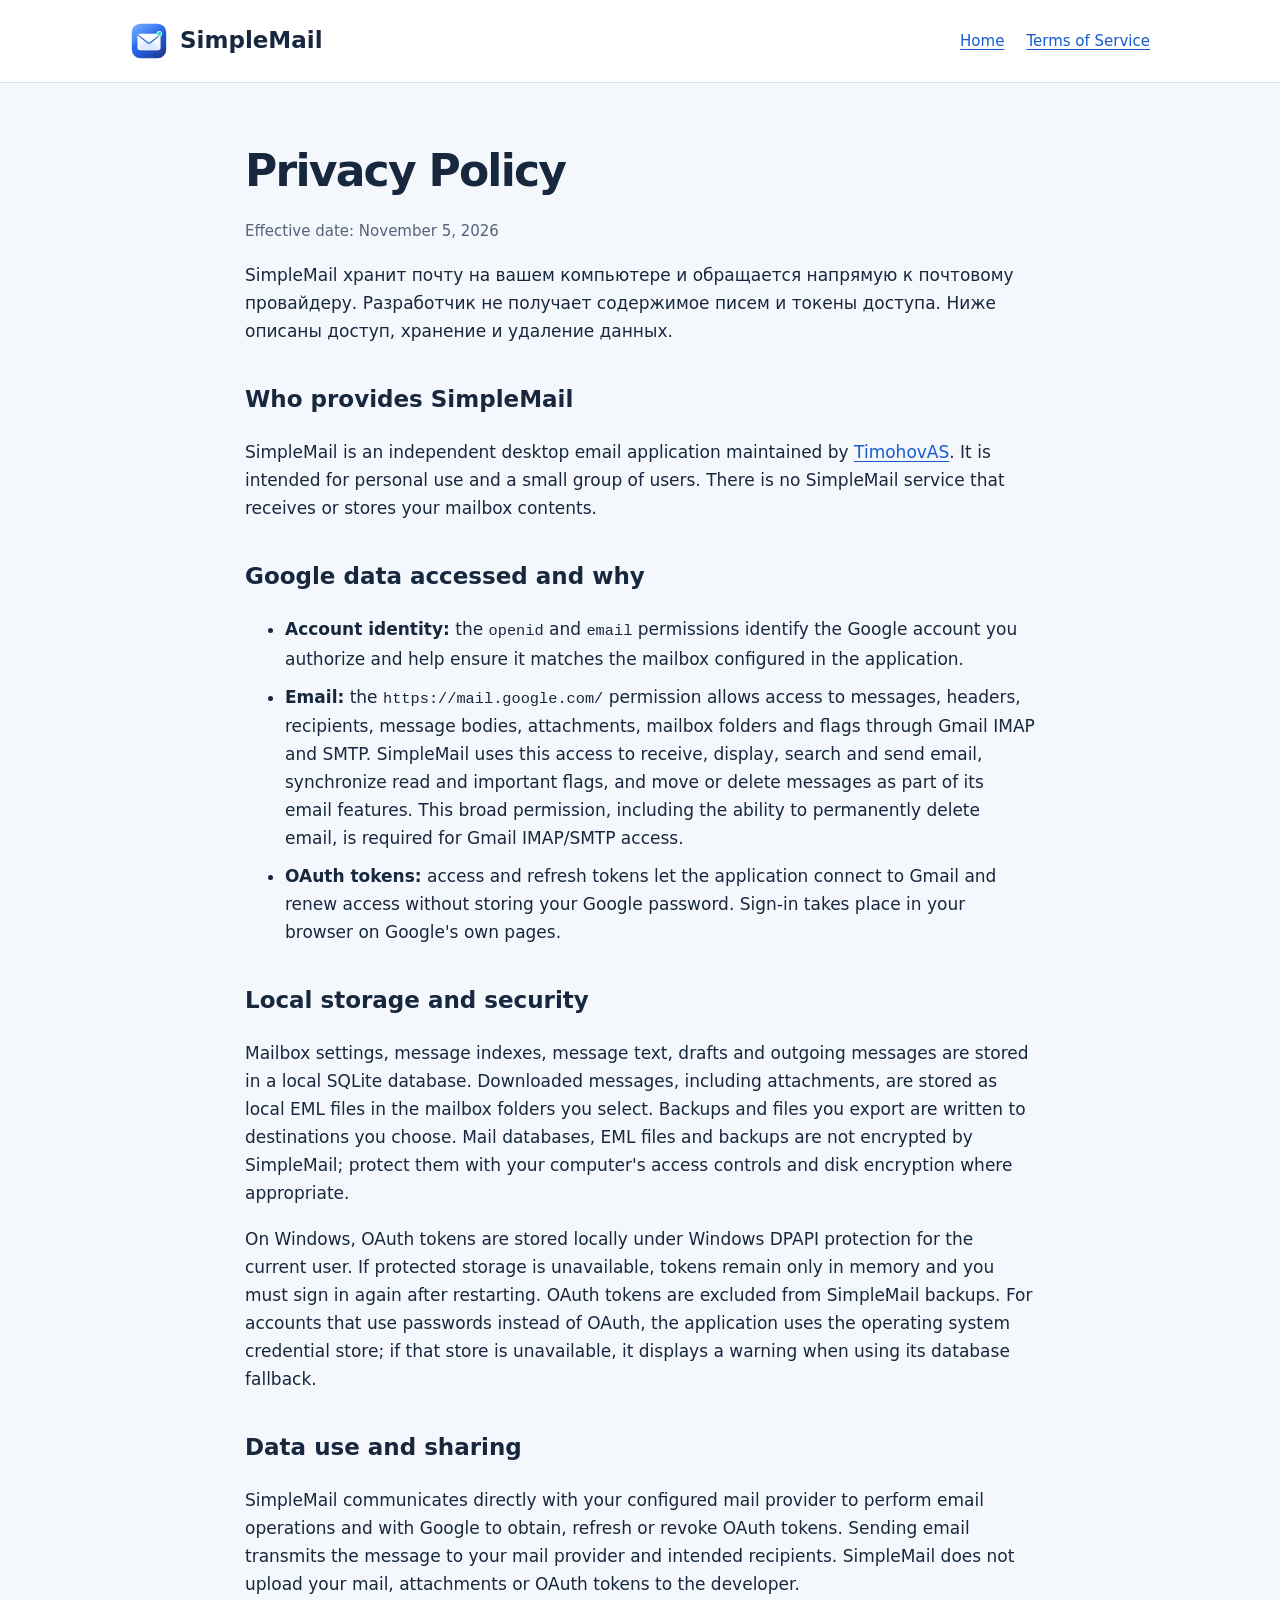
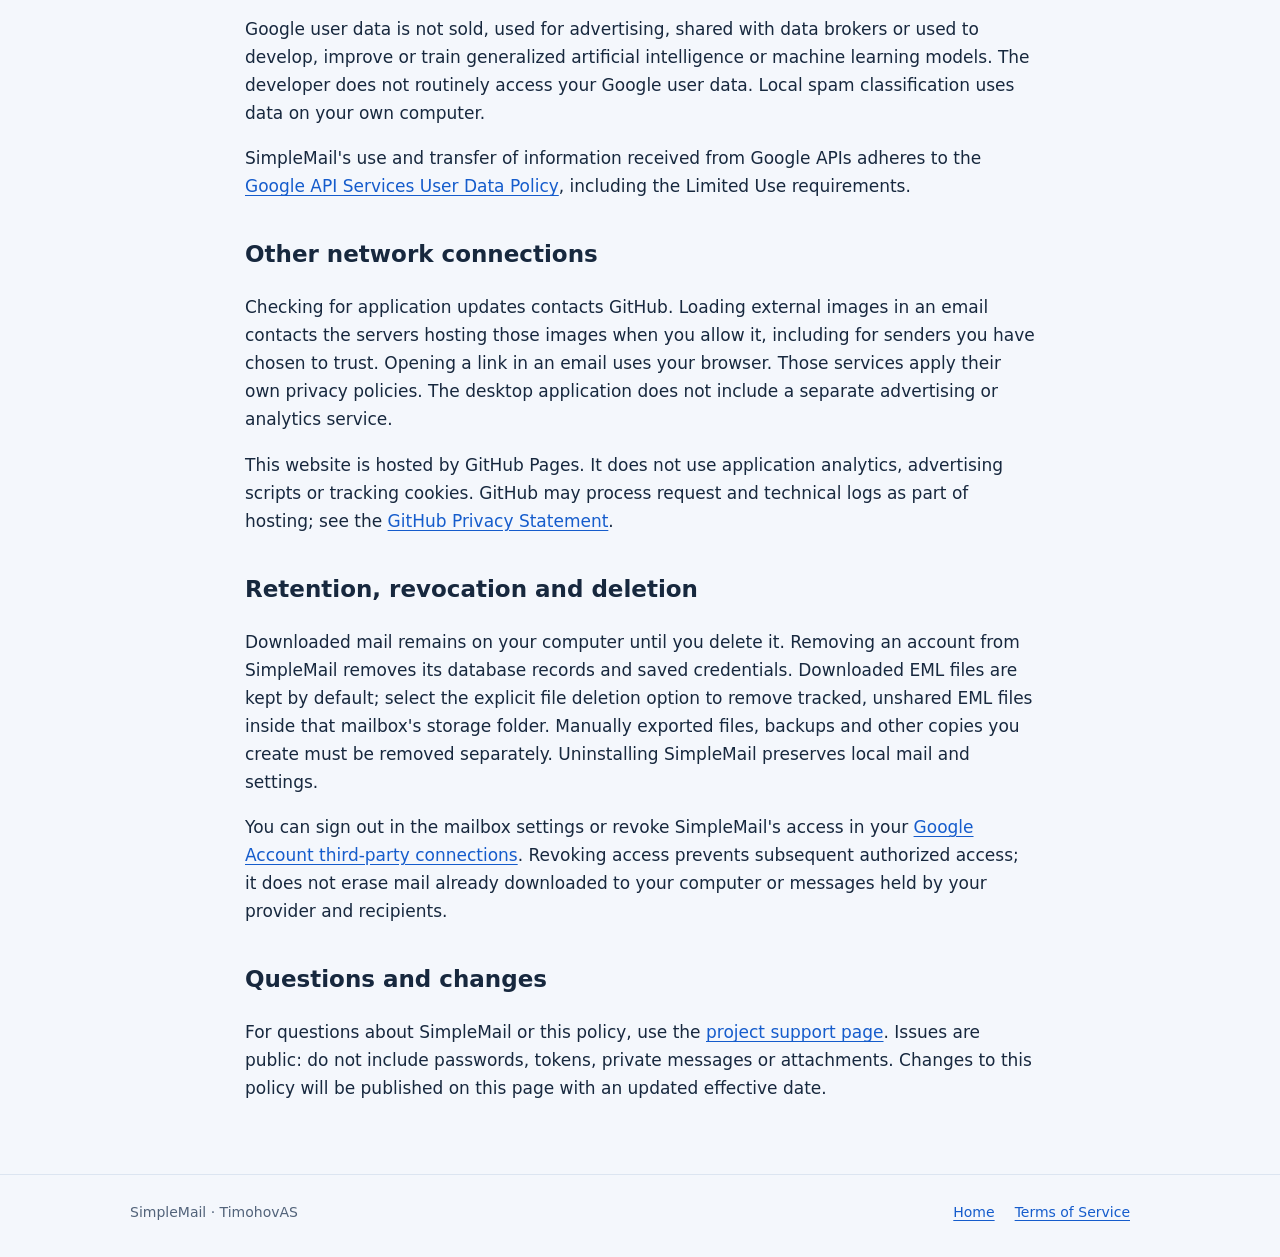
==== docs/privacy.html @ 239a180c "docs: add SimpleMail website and Google OAuth publication guide" ====
<!doctype html>
<html lang="en">
<head>
  <meta charset="utf-8">
  <meta name="viewport" content="width=device-width, initial-scale=1">
  <meta http-equiv="Content-Security-Policy" content="default-src 'none'; style-src 'self'; img-src 'self'; base-uri 'none'; form-action 'none'">
  <title>Privacy Policy — SimpleMail</title>
  <link rel="icon" href="icon.svg" type="image/svg+xml">
  <link rel="stylesheet" href="style.css">
</head>
<body>
  <header><nav class="wrap" aria-label="Main navigation"><a class="brand" href="./"><img src="icon.svg" alt="" width="38" height="38">SimpleMail</a><div class="navlinks"><a href="./">Home</a><a href="terms.html">Terms of Service</a></div></nav></header>
  <main class="wrap document">
    <h1>Privacy Policy</h1>
    <p class="date">Effective date: November 5, 2026</p>
    <p lang="ru">SimpleMail хранит почту на вашем компьютере и обращается напрямую к почтовому провайдеру. Разработчик не получает содержимое писем и токены доступа. Ниже описаны доступ, хранение и удаление данных.</p>
    <h2>Who provides SimpleMail</h2>
    <p>SimpleMail is an independent desktop email application maintained by <a href="https://github.com/TimohovAS">TimohovAS</a>. It is intended for personal use and a small group of users. There is no SimpleMail service that receives or stores your mailbox contents.</p>
    <h2>Google data accessed and why</h2>
    <ul>
      <li><strong>Account identity:</strong> the <code>openid</code> and <code>email</code> permissions identify the Google account you authorize and help ensure it matches the mailbox configured in the application.</li>
      <li><strong>Email:</strong> the <code>https://mail.google.com/</code> permission allows access to messages, headers, recipients, message bodies, attachments, mailbox folders and flags through Gmail IMAP and SMTP. SimpleMail uses this access to receive, display, search and send email, synchronize read and important flags, and move or delete messages as part of its email features. This broad permission, including the ability to permanently delete email, is required for Gmail IMAP/SMTP access.</li>
      <li><strong>OAuth tokens:</strong> access and refresh tokens let the application connect to Gmail and renew access without storing your Google password. Sign-in takes place in your browser on Google's own pages.</li>
    </ul>
    <h2>Local storage and security</h2>
    <p>Mailbox settings, message indexes, message text, drafts and outgoing messages are stored in a local SQLite database. Downloaded messages, including attachments, are stored as local EML files in the mailbox folders you select. Backups and files you export are written to destinations you choose. Mail databases, EML files and backups are not encrypted by SimpleMail; protect them with your computer's access controls and disk encryption where appropriate.</p>
    <p>On Windows, OAuth tokens are stored locally under Windows DPAPI protection for the current user. If protected storage is unavailable, tokens remain only in memory and you must sign in again after restarting. OAuth tokens are excluded from SimpleMail backups. For accounts that use passwords instead of OAuth, the application uses the operating system credential store; if that store is unavailable, it displays a warning when using its database fallback.</p>
    <h2>Data use and sharing</h2>
    <p>SimpleMail communicates directly with your configured mail provider to perform email operations and with Google to obtain, refresh or revoke OAuth tokens. Sending email transmits the message to your mail provider and intended recipients. SimpleMail does not upload your mail, attachments or OAuth tokens to the developer.</p>
    <p>Google user data is not sold, used for advertising, shared with data brokers or used to develop, improve or train generalized artificial intelligence or machine learning models. The developer does not routinely access your Google user data. Local spam classification uses data on your own computer.</p>
    <p>SimpleMail's use and transfer of information received from Google APIs adheres to the <a href="https://developers.google.com/terms/api-services-user-data-policy">Google API Services User Data Policy</a>, including the Limited Use requirements.</p>
    <h2>Other network connections</h2>
    <p>Checking for application updates contacts GitHub. Loading external images in an email contacts the servers hosting those images when you allow it, including for senders you have chosen to trust. Opening a link in an email uses your browser. Those services apply their own privacy policies. The desktop application does not include a separate advertising or analytics service.</p>
    <p>This website is hosted by GitHub Pages. It does not use application analytics, advertising scripts or tracking cookies. GitHub may process request and technical logs as part of hosting; see the <a href="https://docs.github.com/en/site-policy/privacy-policies/github-general-privacy-statement">GitHub Privacy Statement</a>.</p>
    <h2>Retention, revocation and deletion</h2>
    <p>Downloaded mail remains on your computer until you delete it. Removing an account from SimpleMail removes its database records and saved credentials. Downloaded EML files are kept by default; select the explicit file deletion option to remove tracked, unshared EML files inside that mailbox's storage folder. Manually exported files, backups and other copies you create must be removed separately. Uninstalling SimpleMail preserves local mail and settings.</p>
    <p>You can sign out in the mailbox settings or revoke SimpleMail's access in your <a href="https://myaccount.google.com/connections">Google Account third-party connections</a>. Revoking access prevents subsequent authorized access; it does not erase mail already downloaded to your computer or messages held by your provider and recipients.</p>
    <h2>Questions and changes</h2>
    <p>For questions about SimpleMail or this policy, use the <a href="https://github.com/TimohovAS/SimpleMail/issues">project support page</a>. Issues are public: do not include passwords, tokens, private messages or attachments. Changes to this policy will be published on this page with an updated effective date.</p>
  </main>
  <footer><div class="wrap"><span>SimpleMail · TimohovAS</span><div><a href="./">Home</a><a href="terms.html">Terms of Service</a></div></div></footer>
</body>
</html>
---- docs/style.css ----
:root { color-scheme: light dark; --bg: #f4f7fc; --paper: #fff; --ink: #17283e; --muted: #52637a; --line: #dce5f1; --blue: #155ccc; --soft: #e9f1ff; }
* { box-sizing: border-box; }
body { margin: 0; background: var(--bg); color: var(--ink); font: 17px/1.65 system-ui, -apple-system, "Segoe UI", sans-serif; }
a { color: var(--blue); text-underline-offset: .18em; }
a:focus-visible { outline: 3px solid var(--blue); outline-offset: 5px; }
.wrap { width: min(100% - 40px, 1020px); margin: auto; }
header { border-bottom: 1px solid var(--line); background: var(--paper); }
nav { display: flex; align-items: center; justify-content: space-between; gap: 20px; padding: 22px 0; }
.brand { display: inline-flex; align-items: center; gap: 12px; color: var(--ink); font-weight: 750; font-size: 23px; text-decoration: none; }
.brand img { width: 38px; height: 38px; }
.navlinks { display: flex; flex-wrap: wrap; gap: 22px; font-size: 15px; }
.hero { padding: 76px 0 42px; max-width: 850px; }
.eyebrow { color: var(--blue); font-weight: 700; font-size: 14px; letter-spacing: .1em; text-transform: uppercase; }
h1 { font-size: clamp(35px, 6vw, 59px); line-height: 1.12; letter-spacing: -.04em; margin: 18px 0 24px; }
.lead { font-size: 21px; color: var(--muted); max-width: 740px; }
.actions { display: flex; flex-wrap: wrap; gap: 14px; margin: 30px 0; }
.button { display: inline-block; padding: 11px 20px; border: 1px solid var(--blue); border-radius: 10px; color: #fff; background: var(--blue); text-decoration: none; font-weight: 650; }
.button.secondary { color: var(--blue); background: var(--paper); }
.cards { display: grid; grid-template-columns: repeat(3, 1fr); gap: 18px; margin: 15px 0 40px; }
.card, .notice { padding: 25px; background: var(--paper); border: 1px solid var(--line); border-radius: 16px; }
.card h2 { font-size: 20px; margin: 0 0 12px; }
.card p { margin: 0; color: var(--muted); font-size: 16px; }
.notice { background: var(--soft); margin-bottom: 50px; }
.notice h2 { margin-top: 0; font-size: 22px; }
.notice p:last-child { margin-bottom: 0; }
.document { max-width: 790px; padding-top: 45px; padding-bottom: 55px; }
.document h1 { font-size: clamp(32px, 5vw, 44px); }
.document h2 { font-size: 23px; margin-top: 36px; }
.document li { margin-bottom: 10px; }
.date, .small { color: var(--muted); font-size: 15px; }
code { overflow-wrap: anywhere; font-size: .9em; }
footer { padding: 26px 0 35px; border-top: 1px solid var(--line); color: var(--muted); font-size: 14px; }
footer .wrap { display: flex; justify-content: space-between; flex-wrap: wrap; gap: 15px; }
footer a { margin-right: 20px; }
@media (max-width: 720px) { .cards { grid-template-columns: 1fr; } nav { align-items: flex-start; flex-direction: column; } .hero { padding-top: 42px; } .lead { font-size: 19px; } }
@media (prefers-color-scheme: dark) { :root { --bg: #101923; --paper: #172330; --ink: #e9f0fa; --muted: #b4c4d8; --line: #34475e; --blue: #8bbaff; --soft: #1b304c; } .button { color: #10213d; } .button.secondary { color: var(--blue); } }
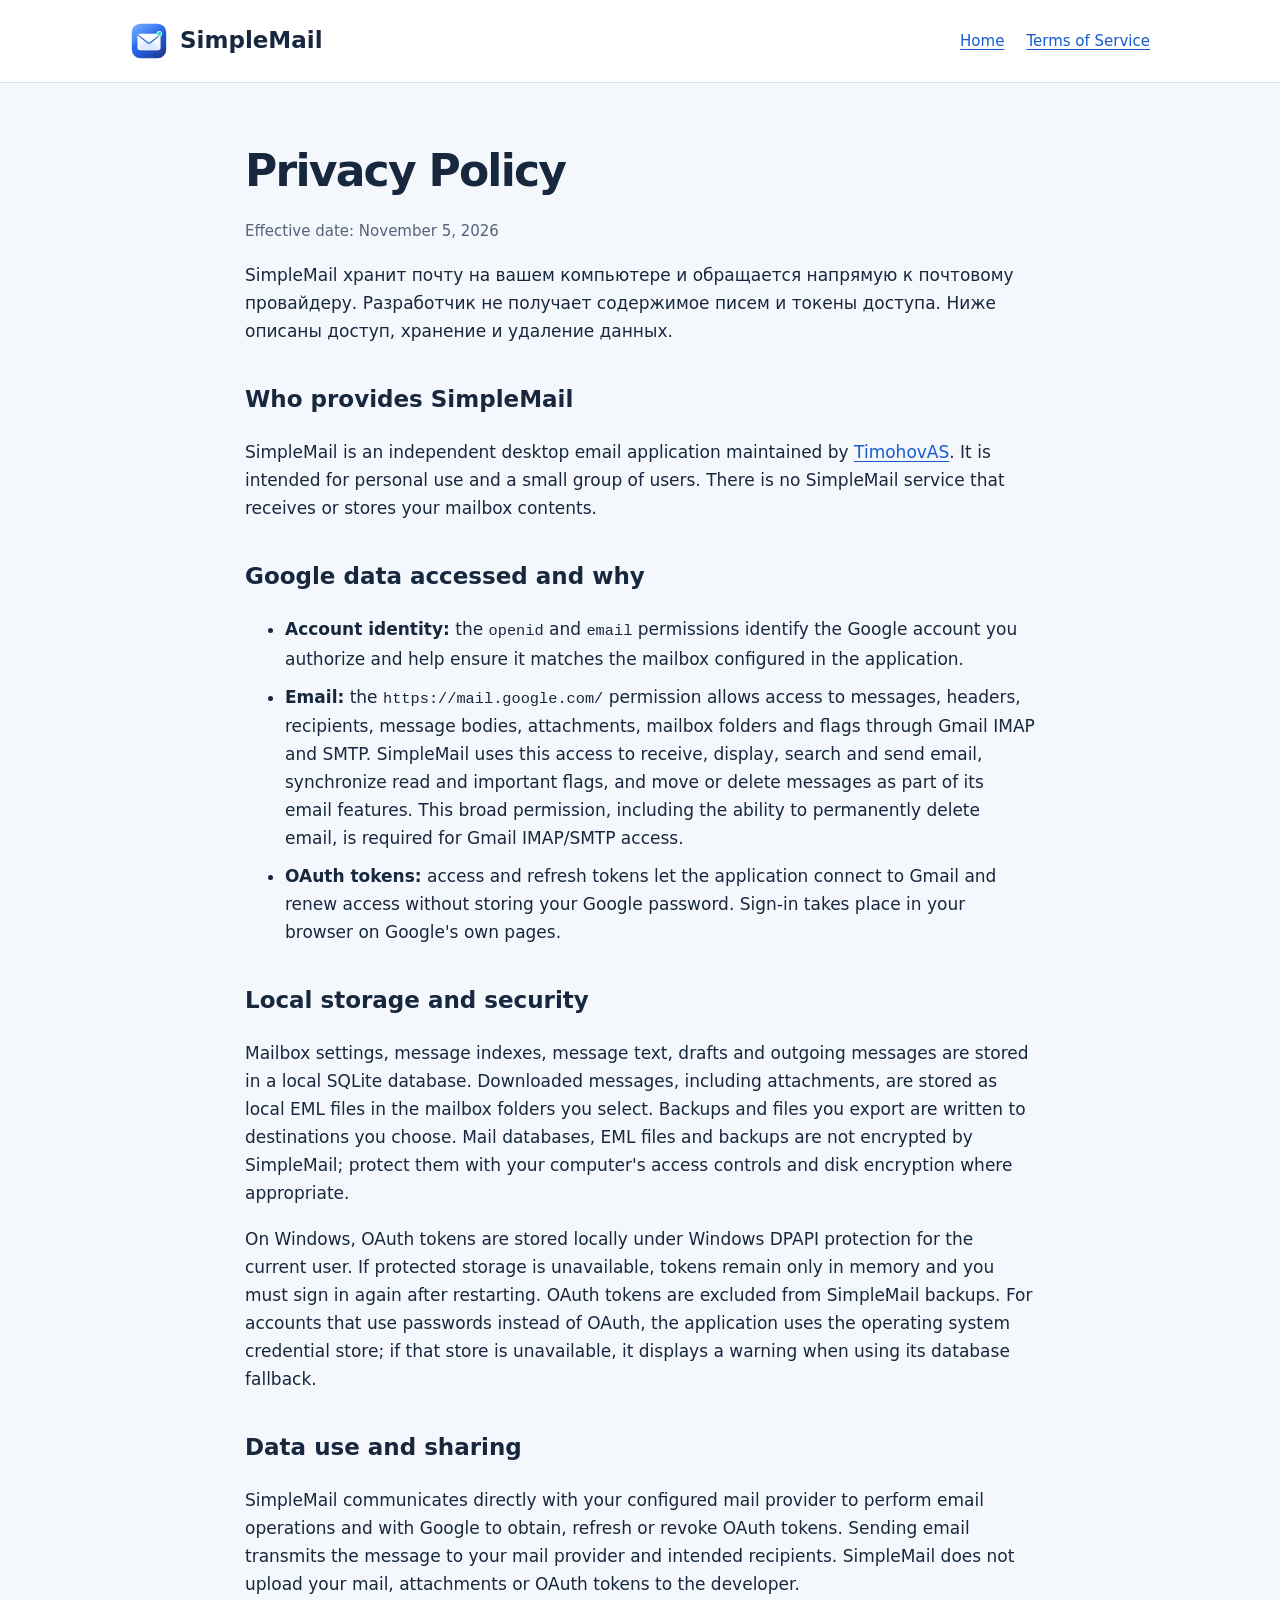
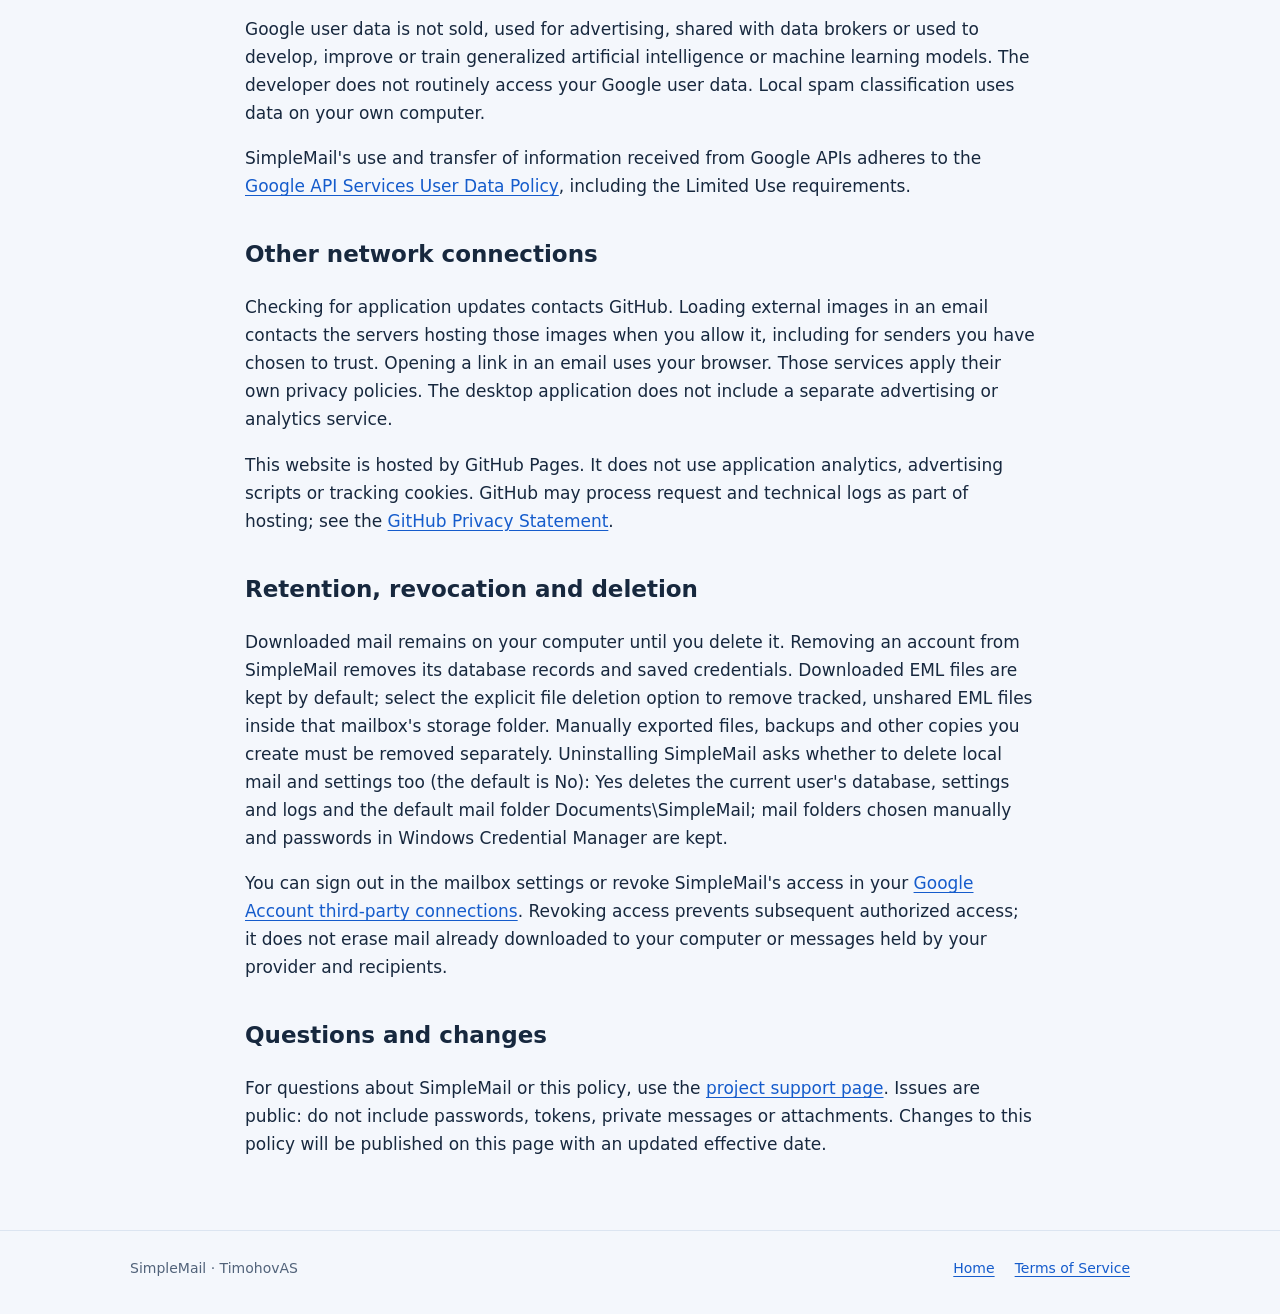
==== commit f740c7a9: "0.17.4: удаление почты при деинсталляции по вопросу, ранние окна на языке установки - Деинсталлятор " ====
--- a/docs/privacy.html
+++ b/docs/privacy.html
@@ -33,7 +33,7 @@
     <p>Checking for application updates contacts GitHub. Loading external images in an email contacts the servers hosting those images when you allow it, including for senders you have chosen to trust. Opening a link in an email uses your browser. Those services apply their own privacy policies. The desktop application does not include a separate advertising or analytics service.</p>
     <p>This website is hosted by GitHub Pages. It does not use application analytics, advertising scripts or tracking cookies. GitHub may process request and technical logs as part of hosting; see the <a href="https://docs.github.com/en/site-policy/privacy-policies/github-general-privacy-statement">GitHub Privacy Statement</a>.</p>
     <h2>Retention, revocation and deletion</h2>
-    <p>Downloaded mail remains on your computer until you delete it. Removing an account from SimpleMail removes its database records and saved credentials. Downloaded EML files are kept by default; select the explicit file deletion option to remove tracked, unshared EML files inside that mailbox's storage folder. Manually exported files, backups and other copies you create must be removed separately. Uninstalling SimpleMail preserves local mail and settings.</p>
+    <p>Downloaded mail remains on your computer until you delete it. Removing an account from SimpleMail removes its database records and saved credentials. Downloaded EML files are kept by default; select the explicit file deletion option to remove tracked, unshared EML files inside that mailbox's storage folder. Manually exported files, backups and other copies you create must be removed separately. Uninstalling SimpleMail asks whether to delete local mail and settings too (the default is No): Yes deletes the current user's database, settings and logs and the default mail folder Documents\SimpleMail; mail folders chosen manually and passwords in Windows Credential Manager are kept.</p>
     <p>You can sign out in the mailbox settings or revoke SimpleMail's access in your <a href="https://myaccount.google.com/connections">Google Account third-party connections</a>. Revoking access prevents subsequent authorized access; it does not erase mail already downloaded to your computer or messages held by your provider and recipients.</p>
     <h2>Questions and changes</h2>
     <p>For questions about SimpleMail or this policy, use the <a href="https://github.com/TimohovAS/SimpleMail/issues">project support page</a>. Issues are public: do not include passwords, tokens, private messages or attachments. Changes to this policy will be published on this page with an updated effective date.</p>
